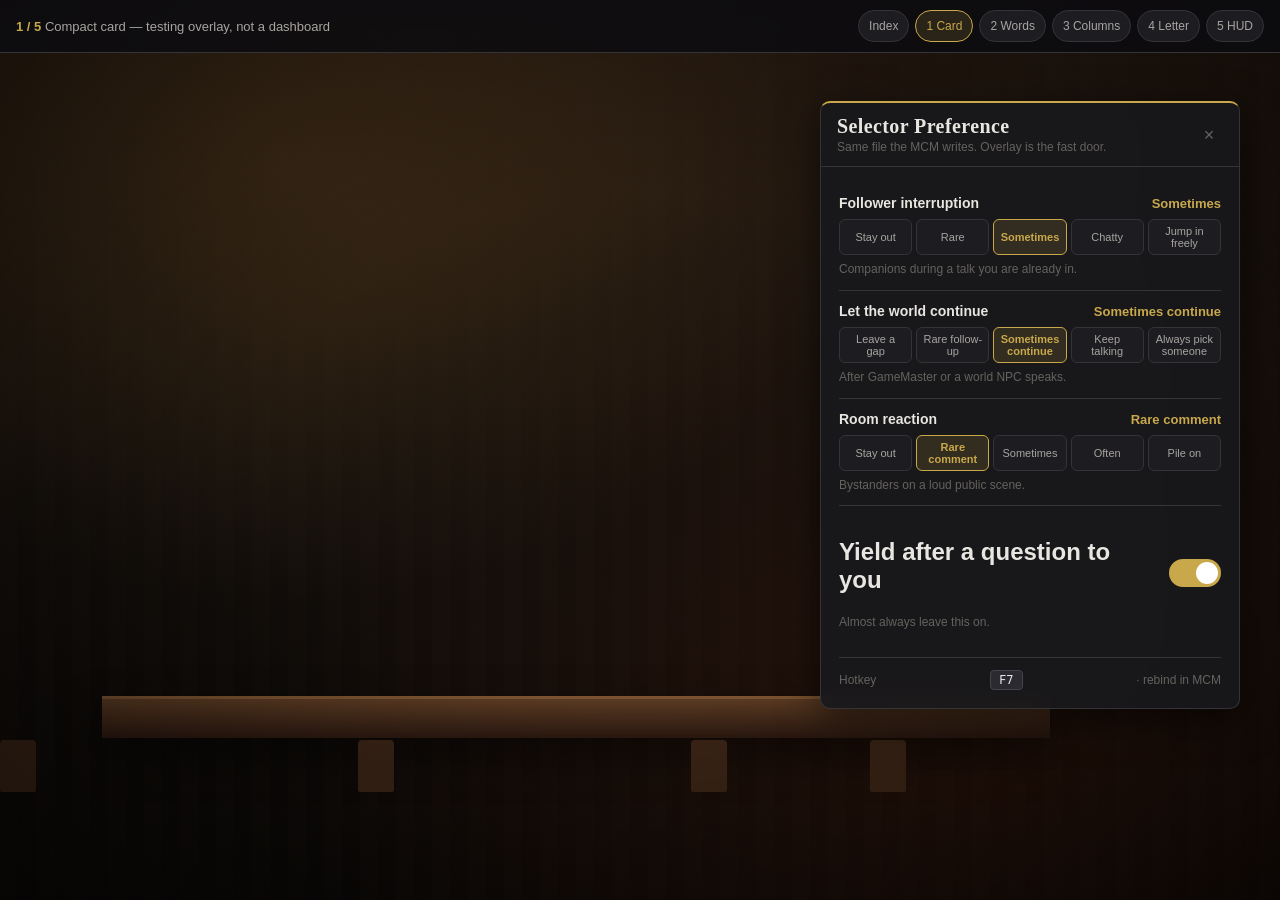
==== docs/1.html @ 8dafd4be "Add five PrismaUI overlay mockups for GitHub Pages. Co-authored-by: Cursor <cursoragent@cursor.com>" ====
<!DOCTYPE html>
<html lang="en">
<head>
  <meta charset="utf-8">
  <meta name="viewport" content="width=device-width, initial-scale=1">
  <title>Mockup 1 — Compact card</title>
  <link rel="stylesheet" href="assets/overlay.css">
</head>
<body class="layout-compact">
  <div class="stage">
    <div class="mock-bar"></div>
    <div class="mock-stool"></div>
    <div class="mock-stool"></div>
    <div class="mock-stool"></div>
    <div class="mock-stool"></div>
    <header class="chrome">
      <div class="chrome-title"><strong>1 / 5</strong> Compact card — testing overlay, not a dashboard</div>
      <nav>
        <a href="index.html">Index</a>
        <a class="is-current" href="1.html">1 Card</a>
        <a href="2.html">2 Words</a>
        <a href="3.html">3 Columns</a>
        <a href="4.html">4 Letter</a>
        <a href="5.html">5 HUD</a>
      </nav>
    </header>
    <div class="overlay-root">
      <aside class="panel">
        <div class="panel-head">
          <div>
            <h1>Selector Preference</h1>
            <p class="sub">Same file the MCM writes. Overlay is the fast door.</p>
          </div>
          <button class="close-x" type="button" aria-label="Close">×</button>
        </div>
        <div class="panel-body">
          <div class="setting">
            <div class="setting-label">
              <h2>Follower interruption</h2>
              <span class="setting-value" data-value="interruption"></span>
            </div>
            <div class="notch-track" data-notches="interruption"></div>
            <p class="hint">Companions during a talk you are already in.</p>
          </div>
          <div class="setting">
            <div class="setting-label">
              <h2>Let the world continue</h2>
              <span class="setting-value" data-value="world"></span>
            </div>
            <div class="notch-track" data-notches="world"></div>
            <p class="hint">After GameMaster or a world NPC speaks.</p>
          </div>
          <div class="setting">
            <div class="setting-label">
              <h2>Room reaction</h2>
              <span class="setting-value" data-value="room"></span>
            </div>
            <div class="notch-track" data-notches="room"></div>
            <p class="hint">Bystanders on a loud public scene.</p>
          </div>
          <div class="setting toggle-row">
            <div>
              <h2>Yield after a question to you</h2>
              <p class="hint">Almost always leave this on.</p>
            </div>
            <div>
              <button class="toggle" type="button" data-toggle="yield" aria-pressed="true"></button>
            </div>
          </div>
          <div class="hotkey">Hotkey <kbd>F7</kbd> · rebind in MCM</div>
        </div>
      </aside>
    </div>
  </div>
  <script src="assets/overlay.js"></script>
</body>
</html>
---- docs/assets/overlay.css ----
:root {
  --bg-base: #18181c;
  --bg-surface: rgba(24, 24, 28, 0.92);
  --bg-elevated: #2a2a30;
  --bg-input: #1c1c21;
  --text-primary: #e8e6e1;
  --text-secondary: #a8a5a0;
  --text-muted: #65635e;
  --accent: #c9a84c;
  --accent-hover: #d4b35d;
  --accent-muted: rgba(201, 168, 76, 0.15);
  --border: #333338;
  --border-hover: #44444b;
  --success: #4ade80;
  --radius: 6px;
  --radius-lg: 10px;
  --font-ui: "Segoe UI", "Microsoft YaHei UI", Meiryo, sans-serif;
  --font-title: Palatino Linotype, Palatino, Georgia, serif;
  --shadow-lg: 0 12px 40px rgba(0, 0, 0, 0.55);
}

*,
*::before,
*::after {
  box-sizing: border-box;
}

html,
body {
  margin: 0;
  min-height: 100%;
  font-family: var(--font-ui);
  color: var(--text-primary);
  background: #0c0a08;
}

body {
  min-height: 100vh;
}

a {
  color: var(--accent);
  text-decoration: none;
}

a:hover {
  color: var(--accent-hover);
}

button,
input {
  font-family: inherit;
}

/* Fake tavern behind the overlay so Pages reads as “over the game.” */
.stage {
  min-height: 100vh;
  position: relative;
  overflow: hidden;
  background:
    radial-gradient(ellipse at 22% 18%, rgba(210, 150, 60, 0.16), transparent 42%),
    radial-gradient(ellipse at 78% 82%, rgba(80, 30, 10, 0.35), transparent 50%),
    linear-gradient(180deg, #2a1c12 0%, #120e0b 55%, #0a0807 100%);
}

.stage::before {
  content: "";
  position: absolute;
  inset: 0;
  background:
    repeating-linear-gradient(
      90deg,
      rgba(40, 28, 18, 0.35) 0 18px,
      rgba(28, 18, 12, 0.2) 18px 36px
    );
  opacity: 0.35;
  pointer-events: none;
}

.stage::after {
  content: "";
  position: absolute;
  inset: 0;
  background: radial-gradient(ellipse at center, transparent 40%, rgba(0, 0, 0, 0.55) 100%);
  pointer-events: none;
}

.mock-bar {
  position: absolute;
  left: 8%;
  right: 18%;
  bottom: 18%;
  height: 42px;
  background: linear-gradient(180deg, #5a3a22, #2a1810);
  border-top: 3px solid #7a5230;
  box-shadow: 0 18px 40px rgba(0, 0, 0, 0.5);
  z-index: 0;
}

.mock-stool {
  position: absolute;
  bottom: 12%;
  width: 36px;
  height: 52px;
  background: #3a2416;
  border-radius: 4px 4px 2px 2px;
  z-index: 0;
}

.mock-stool:nth-of-type(1) { left: 16%; }
.mock-stool:nth-of-type(2) { left: 28%; }
.mock-stool:nth-of-type(3) { left: 54%; }
.mock-stool:nth-of-type(4) { left: 68%; }

.chrome {
  position: relative;
  z-index: 2;
  display: flex;
  align-items: center;
  justify-content: space-between;
  gap: 12px;
  padding: 10px 16px;
  background: rgba(12, 12, 16, 0.82);
  border-bottom: 1px solid var(--border);
  backdrop-filter: blur(8px);
}

.chrome-title {
  font-size: 13px;
  color: var(--text-secondary);
}

.chrome-title strong {
  color: var(--accent);
  font-weight: 600;
}

.chrome nav {
  display: flex;
  flex-wrap: wrap;
  gap: 6px;
}

.chrome a {
  display: inline-flex;
  align-items: center;
  min-height: 32px;
  padding: 0 10px;
  border: 1px solid var(--border);
  border-radius: 999px;
  color: var(--text-secondary);
  font-size: 12px;
  background: var(--bg-input);
}

.chrome a:hover,
.chrome a.is-current {
  border-color: var(--accent);
  color: var(--accent);
  background: var(--accent-muted);
}

.overlay-root {
  position: relative;
  z-index: 3;
  min-height: calc(100vh - 53px);
}

.panel {
  background: var(--bg-surface);
  border: 1px solid var(--border);
  border-top: 2px solid var(--accent);
  border-radius: var(--radius-lg);
  box-shadow: var(--shadow-lg);
  backdrop-filter: blur(10px);
}

.panel-head {
  display: flex;
  align-items: center;
  justify-content: space-between;
  gap: 12px;
  padding: 12px 16px;
  border-bottom: 1px solid var(--border);
}

.panel-head h1 {
  margin: 0;
  font-family: var(--font-title);
  font-size: 20px;
  font-weight: 600;
  letter-spacing: 0.02em;
}

.panel-head .sub {
  margin: 2px 0 0;
  color: var(--text-muted);
  font-size: 12px;
}

.close-x {
  width: 28px;
  height: 28px;
  border: none;
  border-radius: var(--radius);
  background: transparent;
  color: var(--text-muted);
  cursor: default;
  font-size: 18px;
  line-height: 1;
}

.panel-body {
  padding: 16px 18px 18px;
}

.setting {
  padding: 12px 0;
}

.setting + .setting {
  border-top: 1px solid var(--border);
}

.setting-label {
  display: flex;
  align-items: baseline;
  justify-content: space-between;
  gap: 12px;
  margin-bottom: 8px;
}

.setting-label h2 {
  margin: 0;
  font-size: 14px;
  font-weight: 600;
}

.setting-value {
  color: var(--accent);
  font-size: 13px;
  font-weight: 600;
}

.hint {
  margin: 6px 0 0;
  color: var(--text-muted);
  font-size: 12px;
  line-height: 1.4;
}

.notch-track {
  display: grid;
  grid-template-columns: repeat(5, 1fr);
  gap: 4px;
  margin-top: 8px;
}

.tick {
  appearance: none;
  border: 1px solid var(--border);
  background: var(--bg-input);
  color: var(--text-secondary);
  min-height: 36px;
  border-radius: var(--radius);
  cursor: pointer;
  font-size: 11px;
  padding: 4px 6px;
}

.tick:hover {
  border-color: var(--border-hover);
  color: var(--text-primary);
}

.tick.is-on {
  background: var(--accent-muted);
  border-color: var(--accent);
  color: var(--accent);
  font-weight: 600;
}

.toggle-row {
  display: flex;
  align-items: center;
  justify-content: space-between;
  gap: 12px;
}

.toggle {
  width: 52px;
  height: 28px;
  border: none;
  border-radius: 999px;
  background: var(--border);
  position: relative;
  cursor: pointer;
  flex-shrink: 0;
}

.toggle::after {
  content: "";
  position: absolute;
  top: 3px;
  left: 3px;
  width: 22px;
  height: 22px;
  border-radius: 50%;
  background: #fff;
  transition: transform 0.15s ease;
}

.toggle.is-on {
  background: var(--accent);
}

.toggle.is-on::after {
  transform: translateX(24px);
}

.hotkey {
  display: flex;
  align-items: center;
  justify-content: space-between;
  margin-top: 14px;
  padding-top: 12px;
  border-top: 1px solid var(--border);
  color: var(--text-muted);
  font-size: 12px;
}

kbd {
  display: inline-block;
  padding: 2px 8px;
  border: 1px solid var(--border-hover);
  border-radius: 4px;
  background: var(--bg-elevated);
  color: var(--text-primary);
  font-family: Consolas, "Noto Sans Mono", monospace;
  font-size: 12px;
}

/* Index gallery */
.gallery {
  position: relative;
  z-index: 3;
  max-width: 1080px;
  margin: 0 auto;
  padding: 28px 20px 48px;
}

.gallery h1 {
  margin: 0 0 8px;
  font-family: var(--font-title);
  font-size: 32px;
}

.lede {
  max-width: 62ch;
  color: var(--text-secondary);
  line-height: 1.55;
  margin: 0 0 28px;
}

.cards {
  display: grid;
  grid-template-columns: repeat(auto-fit, minmax(280px, 1fr));
  gap: 16px;
}

.card {
  display: block;
  padding: 16px 18px 18px;
  background: var(--bg-surface);
  border: 1px solid var(--border);
  border-radius: var(--radius-lg);
  color: inherit;
  box-shadow: var(--shadow-lg);
}

.card:hover {
  border-color: var(--accent);
}

.card .num {
  color: var(--accent);
  font-size: 12px;
  letter-spacing: 0.08em;
  text-transform: uppercase;
}

.card h2 {
  margin: 4px 0 8px;
  font-size: 18px;
  font-family: var(--font-title);
}

.card p {
  margin: 0;
  color: var(--text-secondary);
  font-size: 14px;
  line-height: 1.45;
}

/* Layouts */
.layout-compact .overlay-root {
  display: flex;
  align-items: flex-start;
  justify-content: flex-end;
  padding: 48px 40px 40px;
}

.layout-compact .panel {
  width: min(420px, 100%);
}

.layout-pills .overlay-root {
  display: flex;
  align-items: center;
  justify-content: center;
  padding: 32px 20px;
}

.layout-pills .panel {
  width: min(640px, 100%);
}

.pill-row {
  display: flex;
  flex-wrap: wrap;
  gap: 6px;
}

.pill-row .tick {
  flex: 1 1 auto;
  min-width: 88px;
}

.layout-columns .overlay-root {
  padding: 28px 20px 40px;
}

.layout-columns .panel {
  max-width: 1100px;
  margin: 0 auto;
}

.cols {
  display: grid;
  grid-template-columns: repeat(3, 1fr);
  gap: 14px;
}

.col {
  background: var(--bg-input);
  border: 1px solid var(--border);
  border-radius: var(--radius);
  padding: 14px;
}

.col h2 {
  margin: 0 0 4px;
  font-size: 15px;
}

.zero {
  color: var(--accent);
  font-size: 12px;
  margin: 0 0 12px;
  line-height: 1.4;
}

.layout-letter .overlay-root {
  display: grid;
  grid-template-columns: minmax(280px, 380px) 1fr;
  gap: 16px;
  padding: 24px 20px 40px;
  max-width: 1180px;
  margin: 0 auto;
}

.letter {
  padding: 16px 18px;
  background: #141418;
  border: 1px dashed var(--border-hover);
  border-radius: var(--radius);
  font-family: Consolas, "Noto Sans Mono", monospace;
  font-size: 13px;
  line-height: 1.55;
  color: #c8c4bb;
  white-space: pre-wrap;
}

.letter .job {
  color: var(--accent);
}

.scene-pick {
  display: flex;
  flex-wrap: wrap;
  gap: 6px;
  margin-bottom: 12px;
}

.layout-hud .overlay-root {
  display: flex;
  align-items: flex-end;
  justify-content: flex-start;
  padding: 24px;
  min-height: calc(100vh - 53px);
}

.layout-hud .panel {
  width: min(360px, 100%);
  border-top-width: 1px;
  background: rgba(18, 18, 22, 0.78);
}

.layout-hud .panel-head {
  padding: 8px 12px;
}

.layout-hud .panel-head h1 {
  font-size: 15px;
}

.layout-hud .panel-body {
  padding: 8px 12px 12px;
}

.layout-hud .setting {
  padding: 8px 0;
}

.layout-hud .tick {
  min-height: 28px;
  font-size: 10px;
}

@media (max-width: 860px) {
  .cols,
  .layout-letter .overlay-root {
    grid-template-columns: 1fr;
  }

  .layout-compact .overlay-root {
    justify-content: center;
    padding: 24px 12px;
  }
}
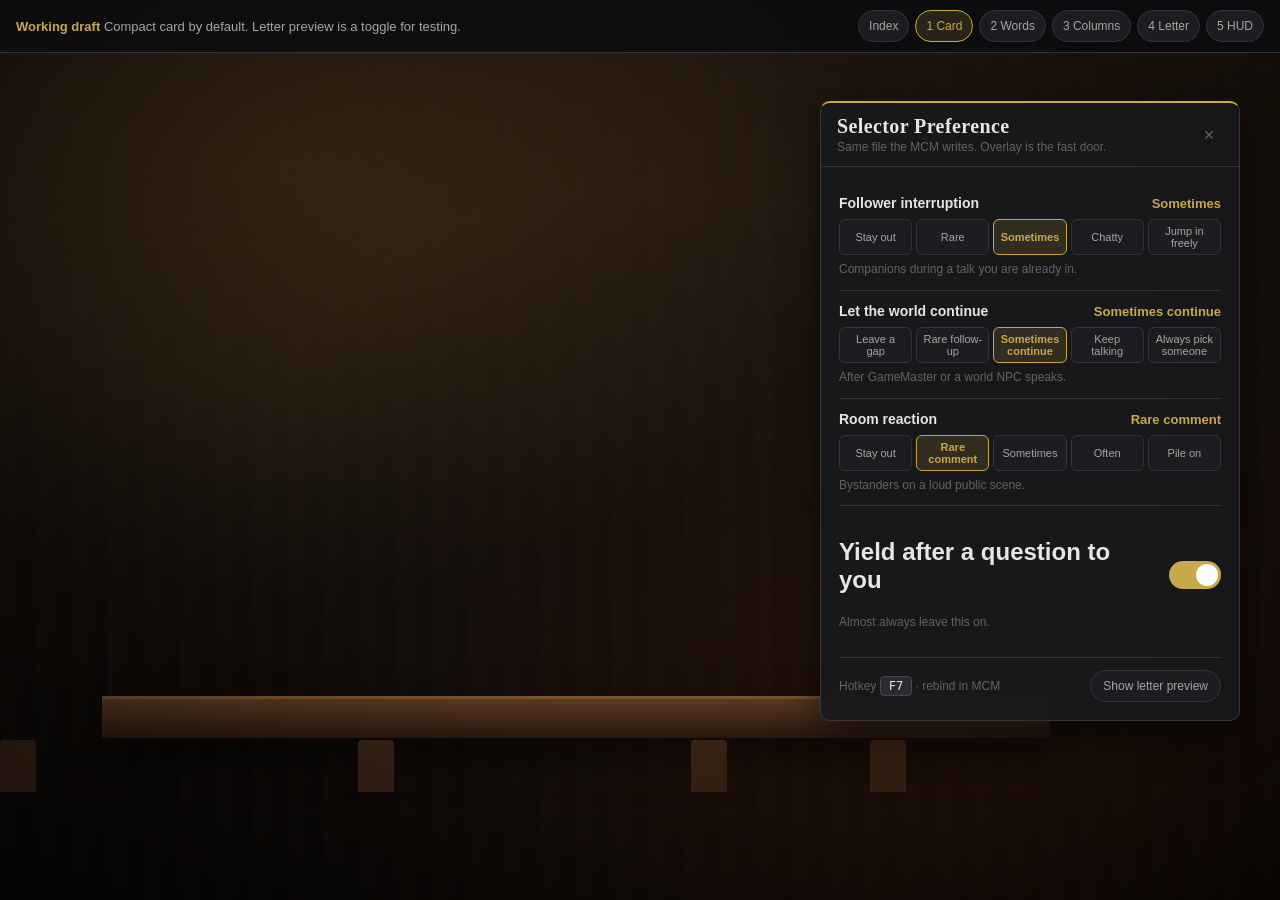
==== commit 67bbe38c: "Combine compact overlay with a toggleable compiled-letter preview. Co-authored-by: Cursor <cursorage" ====
--- a/docs/1.html
+++ b/docs/1.html
@@ -3,10 +3,10 @@
 <head>
   <meta charset="utf-8">
   <meta name="viewport" content="width=device-width, initial-scale=1">
-  <title>Mockup 1 — Compact card</title>
+  <title>Working draft — Compact + letter preview</title>
   <link rel="stylesheet" href="assets/overlay.css">
 </head>
-<body class="layout-compact">
+<body class="layout-chosen">
   <div class="stage">
     <div class="mock-bar"></div>
     <div class="mock-stool"></div>
@@ -14,7 +14,7 @@
     <div class="mock-stool"></div>
     <div class="mock-stool"></div>
     <header class="chrome">
-      <div class="chrome-title"><strong>1 / 5</strong> Compact card — testing overlay, not a dashboard</div>
+      <div class="chrome-title"><strong>Working draft</strong> Compact card by default. Letter preview is a toggle for testing.</div>
       <nav>
         <a href="index.html">Index</a>
         <a class="is-current" href="1.html">1 Card</a>
@@ -25,7 +25,7 @@
       </nav>
     </header>
     <div class="overlay-root">
-      <aside class="panel">
+      <aside class="panel controls">
         <div class="panel-head">
           <div>
             <h1>Selector Preference</h1>
@@ -63,13 +63,32 @@
               <h2>Yield after a question to you</h2>
               <p class="hint">Almost always leave this on.</p>
             </div>
-            <div>
-              <button class="toggle" type="button" data-toggle="yield" aria-pressed="true"></button>
-            </div>
+            <button class="toggle" type="button" data-toggle="yield" aria-pressed="true"></button>
           </div>
-          <div class="hotkey">Hotkey <kbd>F7</kbd> · rebind in MCM</div>
+          <div class="hotkey">
+            <span>Hotkey <kbd>F7</kbd> · rebind in MCM</span>
+            <button class="btn-preview" type="button" data-toggle="preview" data-label-toggle>Show letter preview</button>
+          </div>
         </div>
       </aside>
+      <section class="panel letter-panel">
+        <div class="panel-head">
+          <div>
+            <h1>Compiled letter</h1>
+            <p class="sub">Gold blocks are this plugin. The rest is the kind of thing SkyrimNet already injects. Example scene, not live game data.</p>
+          </div>
+        </div>
+        <div class="panel-body" style="padding-bottom: 8px;">
+          <div class="scene-pick">
+            <button class="tick" type="button" data-scene="your-turn">Hulda answered you</button>
+            <button class="tick" type="button" data-scene="room-continues">Olfina roasting Jon</button>
+            <button class="tick" type="button" data-scene="idle">Idle tavern</button>
+          </div>
+        </div>
+        <div class="letter-scroll">
+          <div class="letter" data-letter></div>
+        </div>
+      </section>
     </div>
   </div>
   <script src="assets/overlay.js"></script>
--- a/docs/assets/overlay.css
+++ b/docs/assets/overlay.css
@@ -322,6 +322,8 @@
   display: flex;
   align-items: center;
   justify-content: space-between;
+  gap: 10px;
+  flex-wrap: wrap;
   margin-top: 14px;
   padding-top: 12px;
   border-top: 1px solid var(--border);
@@ -477,6 +479,63 @@
   padding: 24px 20px 40px;
   max-width: 1180px;
   margin: 0 auto;
+}
+
+.layout-chosen .overlay-root {
+  display: flex;
+  align-items: flex-start;
+  justify-content: flex-end;
+  gap: 16px;
+  padding: 48px 40px 40px;
+}
+
+.layout-chosen .controls {
+  width: min(420px, 100%);
+  flex-shrink: 0;
+}
+
+.layout-chosen .letter-panel {
+  display: none;
+  flex: 1;
+  min-width: 0;
+  max-height: calc(100vh - 110px);
+  flex-direction: column;
+}
+
+.layout-chosen.is-preview .overlay-root {
+  justify-content: stretch;
+  align-items: stretch;
+  padding: 20px;
+}
+
+.layout-chosen.is-preview .letter-panel {
+  display: flex;
+}
+
+.layout-chosen .letter-scroll {
+  overflow: auto;
+  flex: 1;
+  min-height: 0;
+  padding: 0 18px 18px;
+}
+
+.btn-preview {
+  appearance: none;
+  border: 1px solid var(--border);
+  background: var(--bg-input);
+  color: var(--text-secondary);
+  border-radius: 999px;
+  min-height: 32px;
+  padding: 0 12px;
+  cursor: pointer;
+  font-size: 12px;
+}
+
+.btn-preview:hover,
+.btn-preview.is-on {
+  border-color: var(--accent);
+  color: var(--accent);
+  background: var(--accent-muted);
 }
 
 .letter {
@@ -488,7 +547,36 @@
   font-size: 13px;
   line-height: 1.55;
   color: #c8c4bb;
+}
+
+.letter-doc {
+  margin: 0;
   white-space: pre-wrap;
+}
+
+.letter-tag {
+  color: var(--text-muted);
+  letter-spacing: 0.04em;
+  text-transform: lowercase;
+}
+
+.pkt {
+  white-space: normal;
+  margin: 10px 0;
+  padding: 8px 10px;
+  background: var(--accent-muted);
+  border-left: 3px solid var(--accent);
+  border-radius: 0 var(--radius) var(--radius) 0;
+  color: var(--text-primary);
+}
+
+.pkt-label {
+  color: var(--accent);
+  font-size: 11px;
+  font-weight: 700;
+  letter-spacing: 0.04em;
+  text-transform: uppercase;
+  margin-bottom: 4px;
 }
 
 .letter .job {
@@ -543,8 +631,15 @@
     grid-template-columns: 1fr;
   }
 
-  .layout-compact .overlay-root {
+  .layout-compact .overlay-root,
+  .layout-chosen .overlay-root,
+  .layout-chosen.is-preview .overlay-root {
     justify-content: center;
     padding: 24px 12px;
+    flex-direction: column;
   }
-}
+
+  .layout-chosen.is-preview .letter-panel {
+    max-height: none;
+  }
+}
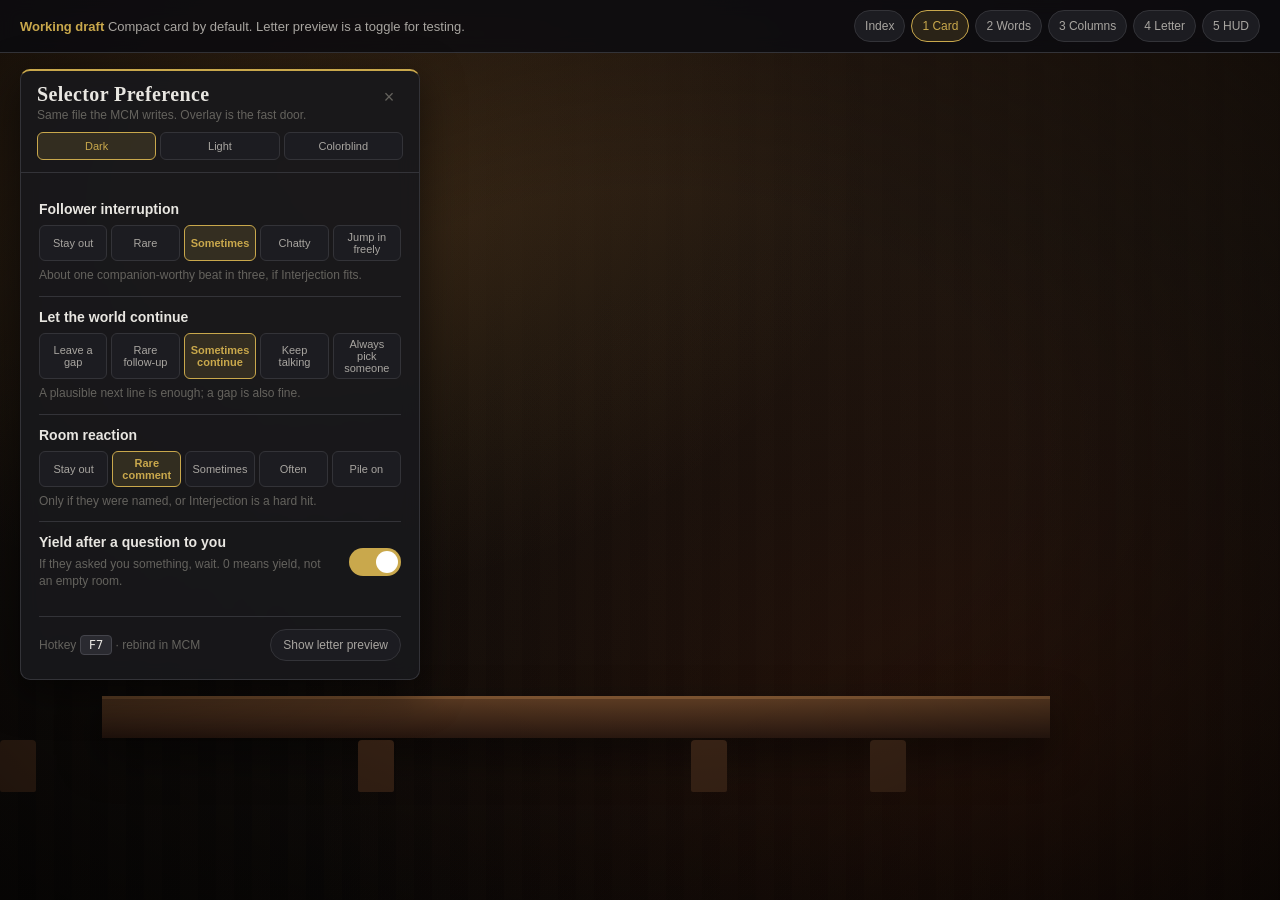
==== commit 01c62edd: "Fix overlay layout, live notch copy, and theme switcher. Co-authored-by: Cursor <cursoragent@cursor." ====
--- a/docs/1.html
+++ b/docs/1.html
@@ -27,41 +27,45 @@
     <div class="overlay-root">
       <aside class="panel controls">
         <div class="panel-head">
-          <div>
-            <h1>Selector Preference</h1>
-            <p class="sub">Same file the MCM writes. Overlay is the fast door.</p>
+          <div class="panel-head-row">
+            <div>
+              <h1>Selector Preference</h1>
+              <p class="sub">Same file the MCM writes. Overlay is the fast door.</p>
+            </div>
+            <button class="close-x" type="button" aria-label="Close">×</button>
           </div>
-          <button class="close-x" type="button" aria-label="Close">×</button>
+          <div class="theme-switch" role="group" aria-label="Color theme">
+            <button type="button" data-theme-set="dark">Dark</button>
+            <button type="button" data-theme-set="light">Light</button>
+            <button type="button" data-theme-set="colorblind" title="Colorblind friendly">Colorblind</button>
+          </div>
         </div>
         <div class="panel-body">
           <div class="setting">
             <div class="setting-label">
               <h2>Follower interruption</h2>
-              <span class="setting-value" data-value="interruption"></span>
             </div>
             <div class="notch-track" data-notches="interruption"></div>
-            <p class="hint">Companions during a talk you are already in.</p>
+            <p class="hint" data-hint="interruption"></p>
           </div>
           <div class="setting">
             <div class="setting-label">
               <h2>Let the world continue</h2>
-              <span class="setting-value" data-value="world"></span>
             </div>
             <div class="notch-track" data-notches="world"></div>
-            <p class="hint">After GameMaster or a world NPC speaks.</p>
+            <p class="hint" data-hint="world"></p>
           </div>
           <div class="setting">
             <div class="setting-label">
               <h2>Room reaction</h2>
-              <span class="setting-value" data-value="room"></span>
             </div>
             <div class="notch-track" data-notches="room"></div>
-            <p class="hint">Bystanders on a loud public scene.</p>
+            <p class="hint" data-hint="room"></p>
           </div>
           <div class="setting toggle-row">
             <div>
               <h2>Yield after a question to you</h2>
-              <p class="hint">Almost always leave this on.</p>
+              <p class="hint" data-yield-hint></p>
             </div>
             <button class="toggle" type="button" data-toggle="yield" aria-pressed="true"></button>
           </div>
@@ -75,7 +79,7 @@
         <div class="panel-head">
           <div>
             <h1>Compiled letter</h1>
-            <p class="sub">Gold blocks are this plugin. The rest is the kind of thing SkyrimNet already injects. Example scene, not live game data.</p>
+            <p class="sub">Highlighted blocks are this plugin. The rest is the kind of thing SkyrimNet already injects. Example scene, not live game data.</p>
           </div>
         </div>
         <div class="panel-body" style="padding-bottom: 8px;">
--- a/docs/assets/overlay.css
+++ b/docs/assets/overlay.css
@@ -1,4 +1,5 @@
-:root {
+:root,
+html[data-theme="dark"] {
   --bg-base: #18181c;
   --bg-surface: rgba(24, 24, 28, 0.92);
   --bg-elevated: #2a2a30;
@@ -12,11 +13,54 @@
   --border: #333338;
   --border-hover: #44444b;
   --success: #4ade80;
+  --letter-bg: #141418;
+  --letter-fg: #c8c4bb;
+  --chrome-bg: rgba(12, 12, 16, 0.82);
   --radius: 6px;
   --radius-lg: 10px;
   --font-ui: "Segoe UI", "Microsoft YaHei UI", Meiryo, sans-serif;
   --font-title: Palatino Linotype, Palatino, Georgia, serif;
   --shadow-lg: 0 12px 40px rgba(0, 0, 0, 0.55);
+}
+
+html[data-theme="light"] {
+  --bg-base: #e8e0d0;
+  --bg-surface: rgba(248, 243, 232, 0.94);
+  --bg-elevated: #efe6d4;
+  --bg-input: #fffdf8;
+  --text-primary: #2a2418;
+  --text-secondary: #5c5346;
+  --text-muted: #8a8173;
+  --accent: #8a6a1f;
+  --accent-hover: #a37d26;
+  --accent-muted: rgba(138, 106, 31, 0.14);
+  --border: #d4cbb8;
+  --border-hover: #b9ae97;
+  --success: #2f7d4a;
+  --letter-bg: #f4eee0;
+  --letter-fg: #3a3428;
+  --chrome-bg: rgba(248, 243, 232, 0.9);
+  --shadow-lg: 0 12px 36px rgba(40, 28, 12, 0.28);
+}
+
+html[data-theme="colorblind"] {
+  --bg-base: #121212;
+  --bg-surface: rgba(18, 18, 18, 0.94);
+  --bg-elevated: #2b2b2b;
+  --bg-input: #1a1a1a;
+  --text-primary: #ffffff;
+  --text-secondary: #d0d0d0;
+  --text-muted: #9a9a9a;
+  --accent: #56b4e9;
+  --accent-hover: #7cc8f0;
+  --accent-muted: rgba(86, 180, 233, 0.22);
+  --border: #5a5a5a;
+  --border-hover: #8a8a8a;
+  --success: #e69f00;
+  --letter-bg: #0e0e0e;
+  --letter-fg: #f0f0f0;
+  --chrome-bg: rgba(10, 10, 10, 0.88);
+  --shadow-lg: 0 12px 40px rgba(0, 0, 0, 0.65);
 }
 
 *,
@@ -119,8 +163,8 @@
   align-items: center;
   justify-content: space-between;
   gap: 12px;
-  padding: 10px 16px;
-  background: rgba(12, 12, 16, 0.82);
+  padding: 10px 20px;
+  background: var(--chrome-bg);
   border-bottom: 1px solid var(--border);
   backdrop-filter: blur(8px);
 }
@@ -177,11 +221,56 @@
 
 .panel-head {
   display: flex;
-  align-items: center;
+  flex-direction: column;
+  align-items: stretch;
+  gap: 10px;
+  padding: 12px 16px;
+  border-bottom: 1px solid var(--border);
+}
+
+.panel-head-row {
+  display: flex;
+  align-items: flex-start;
   justify-content: space-between;
   gap: 12px;
-  padding: 12px 16px;
-  border-bottom: 1px solid var(--border);
+}
+
+.theme-switch {
+  display: flex;
+  gap: 4px;
+}
+
+.theme-switch button {
+  appearance: none;
+  flex: 1;
+  min-height: 28px;
+  padding: 0 8px;
+  border: 1px solid var(--border);
+  border-radius: var(--radius);
+  background: var(--bg-input);
+  color: var(--text-secondary);
+  cursor: pointer;
+  font-size: 11px;
+}
+
+.theme-switch button:hover,
+.theme-switch button.is-on {
+  border-color: var(--accent);
+  color: var(--accent);
+  background: var(--accent-muted);
+}
+
+html[data-theme="colorblind"] .tick.is-on,
+html[data-theme="colorblind"] .theme-switch button.is-on,
+html[data-theme="colorblind"] .btn-preview.is-on,
+html[data-theme="colorblind"] .chrome a.is-current {
+  box-shadow: inset 0 0 0 2px #e69f00;
+  color: #fff;
+}
+
+html[data-theme="colorblind"] .toggle.is-on {
+  background: var(--accent);
+  box-shadow: 0 0 0 2px #e69f00;
 }
 
 .panel-head h1 {
@@ -287,6 +376,12 @@
   gap: 12px;
 }
 
+.toggle-row h2 {
+  margin: 0;
+  font-size: 14px;
+  font-weight: 600;
+}
+
 .toggle {
   width: 52px;
   height: 28px;
@@ -484,28 +579,23 @@
 .layout-chosen .overlay-root {
   display: flex;
   align-items: flex-start;
-  justify-content: flex-end;
+  justify-content: flex-start;
   gap: 16px;
-  padding: 48px 40px 40px;
+  padding: 16px 20px 20px;
+  box-sizing: border-box;
 }
 
 .layout-chosen .controls {
-  width: min(420px, 100%);
-  flex-shrink: 0;
+  width: 400px;
+  flex: 0 0 400px;
 }
 
 .layout-chosen .letter-panel {
   display: none;
-  flex: 1;
+  flex: 1 1 auto;
   min-width: 0;
-  max-height: calc(100vh - 110px);
+  max-height: calc(100vh - 53px - 36px);
   flex-direction: column;
-}
-
-.layout-chosen.is-preview .overlay-root {
-  justify-content: stretch;
-  align-items: stretch;
-  padding: 20px;
 }
 
 .layout-chosen.is-preview .letter-panel {
@@ -516,7 +606,7 @@
   overflow: auto;
   flex: 1;
   min-height: 0;
-  padding: 0 18px 18px;
+  padding: 0 16px 16px;
 }
 
 .btn-preview {
@@ -540,13 +630,13 @@
 
 .letter {
   padding: 16px 18px;
-  background: #141418;
+  background: var(--letter-bg);
   border: 1px dashed var(--border-hover);
   border-radius: var(--radius);
   font-family: Consolas, "Noto Sans Mono", monospace;
   font-size: 13px;
   line-height: 1.55;
-  color: #c8c4bb;
+  color: var(--letter-fg);
 }
 
 .letter-doc {
@@ -632,14 +722,19 @@
   }
 
   .layout-compact .overlay-root,
-  .layout-chosen .overlay-root,
-  .layout-chosen.is-preview .overlay-root {
-    justify-content: center;
-    padding: 24px 12px;
+  .layout-chosen .overlay-root {
+    justify-content: flex-start;
+    padding: 16px;
     flex-direction: column;
   }
 
-  .layout-chosen.is-preview .letter-panel {
+  .layout-chosen .controls {
+    width: 100%;
+    flex: 0 0 auto;
+  }
+
+  .layout-chosen .letter-panel {
     max-height: none;
+    width: 100%;
   }
 }
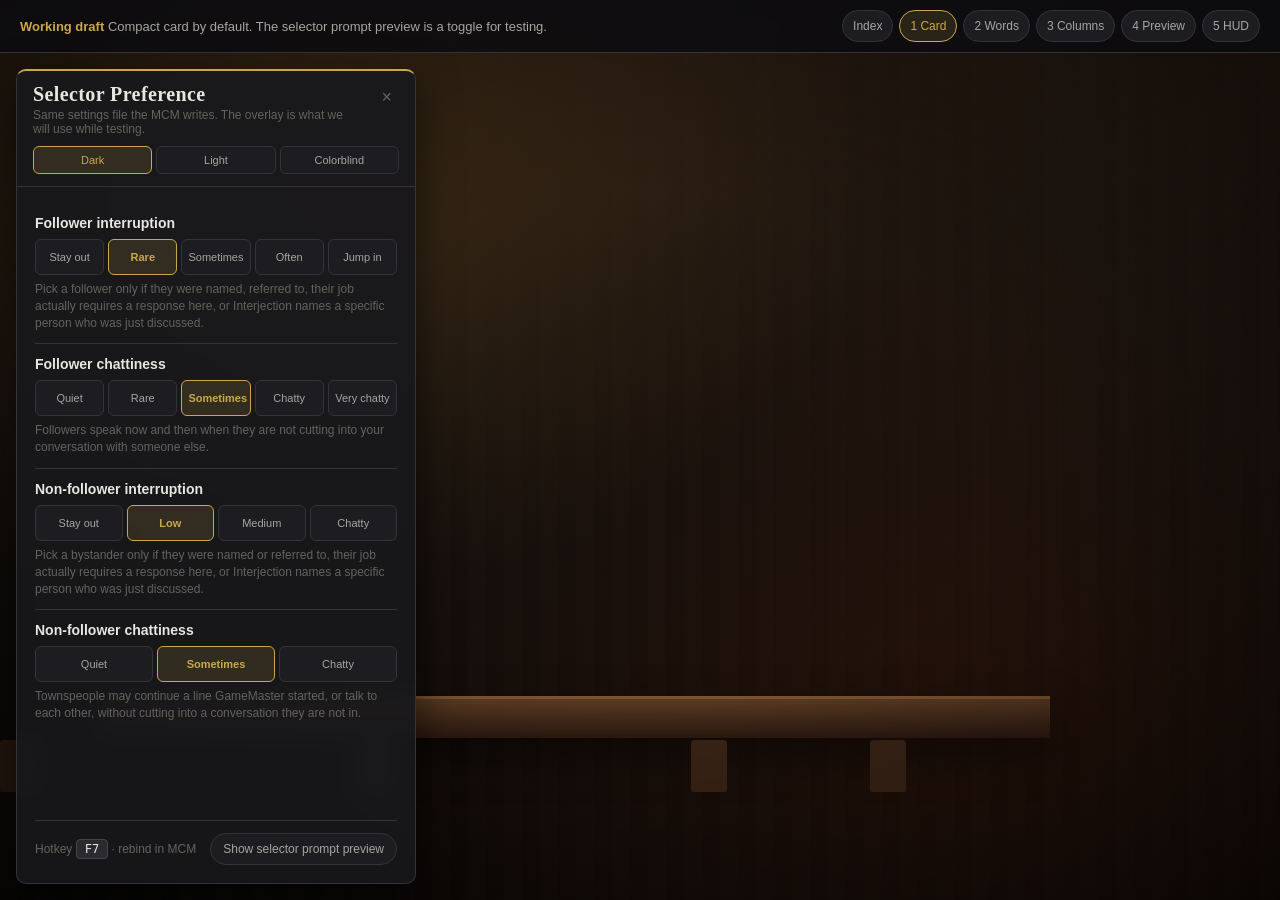
==== commit 9267c747: "Record the four graded sliders and rewrite mockup copy in plain English. Stay out no longer hides ca" ====
--- a/docs/1.html
+++ b/docs/1.html
@@ -3,7 +3,7 @@
 <head>
   <meta charset="utf-8">
   <meta name="viewport" content="width=device-width, initial-scale=1">
-  <title>Working draft — Compact + letter preview</title>
+  <title>Working draft — Compact + selector prompt preview</title>
   <link rel="stylesheet" href="assets/overlay.css">
 </head>
 <body class="layout-chosen">
@@ -14,13 +14,13 @@
     <div class="mock-stool"></div>
     <div class="mock-stool"></div>
     <header class="chrome">
-      <div class="chrome-title"><strong>Working draft</strong> Compact card by default. Letter preview is a toggle for testing.</div>
+      <div class="chrome-title"><strong>Working draft</strong> Compact card by default. The selector prompt preview is a toggle for testing.</div>
       <nav>
         <a href="index.html">Index</a>
         <a class="is-current" href="1.html">1 Card</a>
         <a href="2.html">2 Words</a>
         <a href="3.html">3 Columns</a>
-        <a href="4.html">4 Letter</a>
+        <a href="4.html">4 Preview</a>
         <a href="5.html">5 HUD</a>
       </nav>
     </header>
@@ -30,7 +30,7 @@
           <div class="panel-head-row">
             <div>
               <h1>Selector Preference</h1>
-              <p class="sub">Same file the MCM writes. Overlay is the fast door.</p>
+              <p class="sub">Same settings file the MCM writes. The overlay is what we will use while testing.</p>
             </div>
             <button class="close-x" type="button" aria-label="Close">×</button>
           </div>
@@ -45,52 +45,52 @@
             <div class="setting-label">
               <h2>Follower interruption</h2>
             </div>
-            <div class="notch-track" data-notches="interruption"></div>
-            <p class="hint" data-hint="interruption"></p>
+            <div class="slider-track" data-slider="followerInterruption"></div>
+            <p class="hint" data-hint="followerInterruption"></p>
           </div>
           <div class="setting">
             <div class="setting-label">
-              <h2>Let the world continue</h2>
+              <h2>Follower chattiness</h2>
             </div>
-            <div class="notch-track" data-notches="world"></div>
-            <p class="hint" data-hint="world"></p>
+            <div class="slider-track" data-slider="followerChattiness"></div>
+            <p class="hint" data-hint="followerChattiness"></p>
           </div>
           <div class="setting">
             <div class="setting-label">
-              <h2>Room reaction</h2>
+              <h2>Non-follower interruption</h2>
             </div>
-            <div class="notch-track" data-notches="room"></div>
-            <p class="hint" data-hint="room"></p>
+            <div class="slider-track" data-slider="nonFollowerInterruption"></div>
+            <p class="hint" data-hint="nonFollowerInterruption"></p>
           </div>
-          <div class="setting toggle-row">
-            <div>
-              <h2>Yield after a question to you</h2>
-              <p class="hint" data-yield-hint></p>
+          <div class="setting">
+            <div class="setting-label">
+              <h2>Non-follower chattiness</h2>
             </div>
-            <button class="toggle" type="button" data-toggle="yield" aria-pressed="true"></button>
+            <div class="slider-track" data-slider="nonFollowerChattiness"></div>
+            <p class="hint" data-hint="nonFollowerChattiness"></p>
           </div>
           <div class="hotkey">
             <span>Hotkey <kbd>F7</kbd> · rebind in MCM</span>
-            <button class="btn-preview" type="button" data-toggle="preview" data-label-toggle>Show letter preview</button>
+            <button class="btn-preview" type="button" data-toggle="preview" data-label-toggle>Show selector prompt preview</button>
           </div>
         </div>
       </aside>
-      <section class="panel letter-panel">
+      <section class="panel preview-panel">
         <div class="panel-head">
           <div>
-            <h1>Compiled letter</h1>
-            <p class="sub">Highlighted blocks are this plugin. The rest is the kind of thing SkyrimNet already injects. Example scene, not live game data.</p>
+            <h1>Selector prompt preview</h1>
+            <p class="sub">Gold-highlighted paragraphs are this plugin. The rest is the kind of thing SkyrimNet already injects. Example scene, not live game data.</p>
           </div>
         </div>
         <div class="panel-body" style="padding-bottom: 8px;">
           <div class="scene-pick">
-            <button class="tick" type="button" data-scene="your-turn">Hulda answered you</button>
-            <button class="tick" type="button" data-scene="room-continues">Olfina roasting Jon</button>
-            <button class="tick" type="button" data-scene="idle">Idle tavern</button>
+            <button class="slider-position" type="button" data-scene="player-and-townsperson">Hulda answered you</button>
+            <button class="slider-position" type="button" data-scene="two-npcs-talking">Olfina roasting Jon</button>
+            <button class="slider-position" type="button" data-scene="idle">Idle tavern</button>
           </div>
         </div>
-        <div class="letter-scroll">
-          <div class="letter" data-letter></div>
+        <div class="preview-scroll">
+          <div class="prompt-preview" data-preview></div>
         </div>
       </section>
     </div>
--- a/docs/assets/overlay.css
+++ b/docs/assets/overlay.css
@@ -13,8 +13,8 @@
   --border: #333338;
   --border-hover: #44444b;
   --success: #4ade80;
-  --letter-bg: #141418;
-  --letter-fg: #c8c4bb;
+  --preview-bg: #141418;
+  --preview-fg: #c8c4bb;
   --chrome-bg: rgba(12, 12, 16, 0.82);
   --radius: 6px;
   --radius-lg: 10px;
@@ -37,8 +37,8 @@
   --border: #d4cbb8;
   --border-hover: #b9ae97;
   --success: #2f7d4a;
-  --letter-bg: #f4eee0;
-  --letter-fg: #3a3428;
+  --preview-bg: #f4eee0;
+  --preview-fg: #3a3428;
   --chrome-bg: rgba(248, 243, 232, 0.9);
   --shadow-lg: 0 12px 36px rgba(40, 28, 12, 0.28);
 }
@@ -57,8 +57,8 @@
   --border: #5a5a5a;
   --border-hover: #8a8a8a;
   --success: #e69f00;
-  --letter-bg: #0e0e0e;
-  --letter-fg: #f0f0f0;
+  --preview-bg: #0e0e0e;
+  --preview-fg: #f0f0f0;
   --chrome-bg: rgba(10, 10, 10, 0.88);
   --shadow-lg: 0 12px 40px rgba(0, 0, 0, 0.65);
 }
@@ -260,7 +260,7 @@
   background: var(--accent-muted);
 }
 
-html[data-theme="colorblind"] .tick.is-on,
+html[data-theme="colorblind"] .slider-position.is-on,
 html[data-theme="colorblind"] .theme-switch button.is-on,
 html[data-theme="colorblind"] .btn-preview.is-on,
 html[data-theme="colorblind"] .chrome a.is-current {
@@ -338,14 +338,14 @@
   line-height: 1.4;
 }
 
-.notch-track {
+.slider-track {
   display: grid;
-  grid-template-columns: repeat(5, 1fr);
+  grid-template-columns: repeat(auto-fit, minmax(0, 1fr));
   gap: 4px;
   margin-top: 8px;
 }
 
-.tick {
+.slider-position {
   appearance: none;
   border: 1px solid var(--border);
   background: var(--bg-input);
@@ -357,12 +357,12 @@
   padding: 4px 6px;
 }
 
-.tick:hover {
+.slider-position:hover {
   border-color: var(--border-hover);
   color: var(--text-primary);
 }
 
-.tick.is-on {
+.slider-position.is-on {
   background: var(--accent-muted);
   border-color: var(--accent);
   color: var(--accent);
@@ -528,7 +528,7 @@
   gap: 6px;
 }
 
-.pill-row .tick {
+.pill-row .slider-position {
   flex: 1 1 auto;
   min-width: 88px;
 }
@@ -567,7 +567,7 @@
   line-height: 1.4;
 }
 
-.layout-letter .overlay-root {
+.layout-preview .overlay-root {
   display: grid;
   grid-template-columns: minmax(280px, 380px) 1fr;
   gap: 16px;
@@ -576,13 +576,32 @@
   margin: 0 auto;
 }
 
+body.layout-chosen,
+body.layout-chosen .stage {
+  height: 100vh;
+  overflow: hidden;
+}
+
+body.layout-chosen .stage {
+  display: flex;
+  flex-direction: column;
+}
+
 .layout-chosen .overlay-root {
-  display: flex;
-  align-items: flex-start;
+  flex: 1;
+  min-height: 0;
+  display: flex;
+  align-items: stretch;
   justify-content: flex-start;
   gap: 16px;
-  padding: 16px 20px 20px;
+  padding: 16px;
   box-sizing: border-box;
+}
+
+.layout-chosen .panel {
+  display: flex;
+  flex-direction: column;
+  min-height: 0;
 }
 
 .layout-chosen .controls {
@@ -590,19 +609,29 @@
   flex: 0 0 400px;
 }
 
-.layout-chosen .letter-panel {
+.layout-chosen .controls .panel-body {
+  flex: 1;
+  display: flex;
+  flex-direction: column;
+  min-height: 0;
+  overflow: auto;
+}
+
+.layout-chosen .controls .hotkey {
+  margin-top: auto;
+}
+
+.layout-chosen .preview-panel {
   display: none;
   flex: 1 1 auto;
   min-width: 0;
-  max-height: calc(100vh - 53px - 36px);
-  flex-direction: column;
-}
-
-.layout-chosen.is-preview .letter-panel {
-  display: flex;
-}
-
-.layout-chosen .letter-scroll {
+}
+
+.layout-chosen.is-preview .preview-panel {
+  display: flex;
+}
+
+.layout-chosen .preview-scroll {
   overflow: auto;
   flex: 1;
   min-height: 0;
@@ -628,29 +657,29 @@
   background: var(--accent-muted);
 }
 
-.letter {
+.prompt-preview {
   padding: 16px 18px;
-  background: var(--letter-bg);
+  background: var(--preview-bg);
   border: 1px dashed var(--border-hover);
   border-radius: var(--radius);
   font-family: Consolas, "Noto Sans Mono", monospace;
   font-size: 13px;
   line-height: 1.55;
-  color: var(--letter-fg);
-}
-
-.letter-doc {
+  color: var(--preview-fg);
+}
+
+.prompt-doc {
   margin: 0;
   white-space: pre-wrap;
 }
 
-.letter-tag {
+.prompt-tag {
   color: var(--text-muted);
   letter-spacing: 0.04em;
   text-transform: lowercase;
 }
 
-.pkt {
+.instruction-paragraph {
   white-space: normal;
   margin: 10px 0;
   padding: 8px 10px;
@@ -660,7 +689,7 @@
   color: var(--text-primary);
 }
 
-.pkt-label {
+.instruction-label {
   color: var(--accent);
   font-size: 11px;
   font-weight: 700;
@@ -669,10 +698,6 @@
   margin-bottom: 4px;
 }
 
-.letter .job {
-  color: var(--accent);
-}
-
 .scene-pick {
   display: flex;
   flex-wrap: wrap;
@@ -710,14 +735,14 @@
   padding: 8px 0;
 }
 
-.layout-hud .tick {
+.layout-hud .slider-position {
   min-height: 28px;
   font-size: 10px;
 }
 
 @media (max-width: 860px) {
   .cols,
-  .layout-letter .overlay-root {
+  .layout-preview .overlay-root {
     grid-template-columns: 1fr;
   }
 
@@ -728,13 +753,10 @@
     flex-direction: column;
   }
 
-  .layout-chosen .controls {
+  .layout-chosen .controls,
+  .layout-chosen .preview-panel {
     width: 100%;
-    flex: 0 0 auto;
+    flex: 1 1 0;
+    min-height: 0;
   }
-
-  .layout-chosen .letter-panel {
-    max-height: none;
-    width: 100%;
-  }
-}
+}
